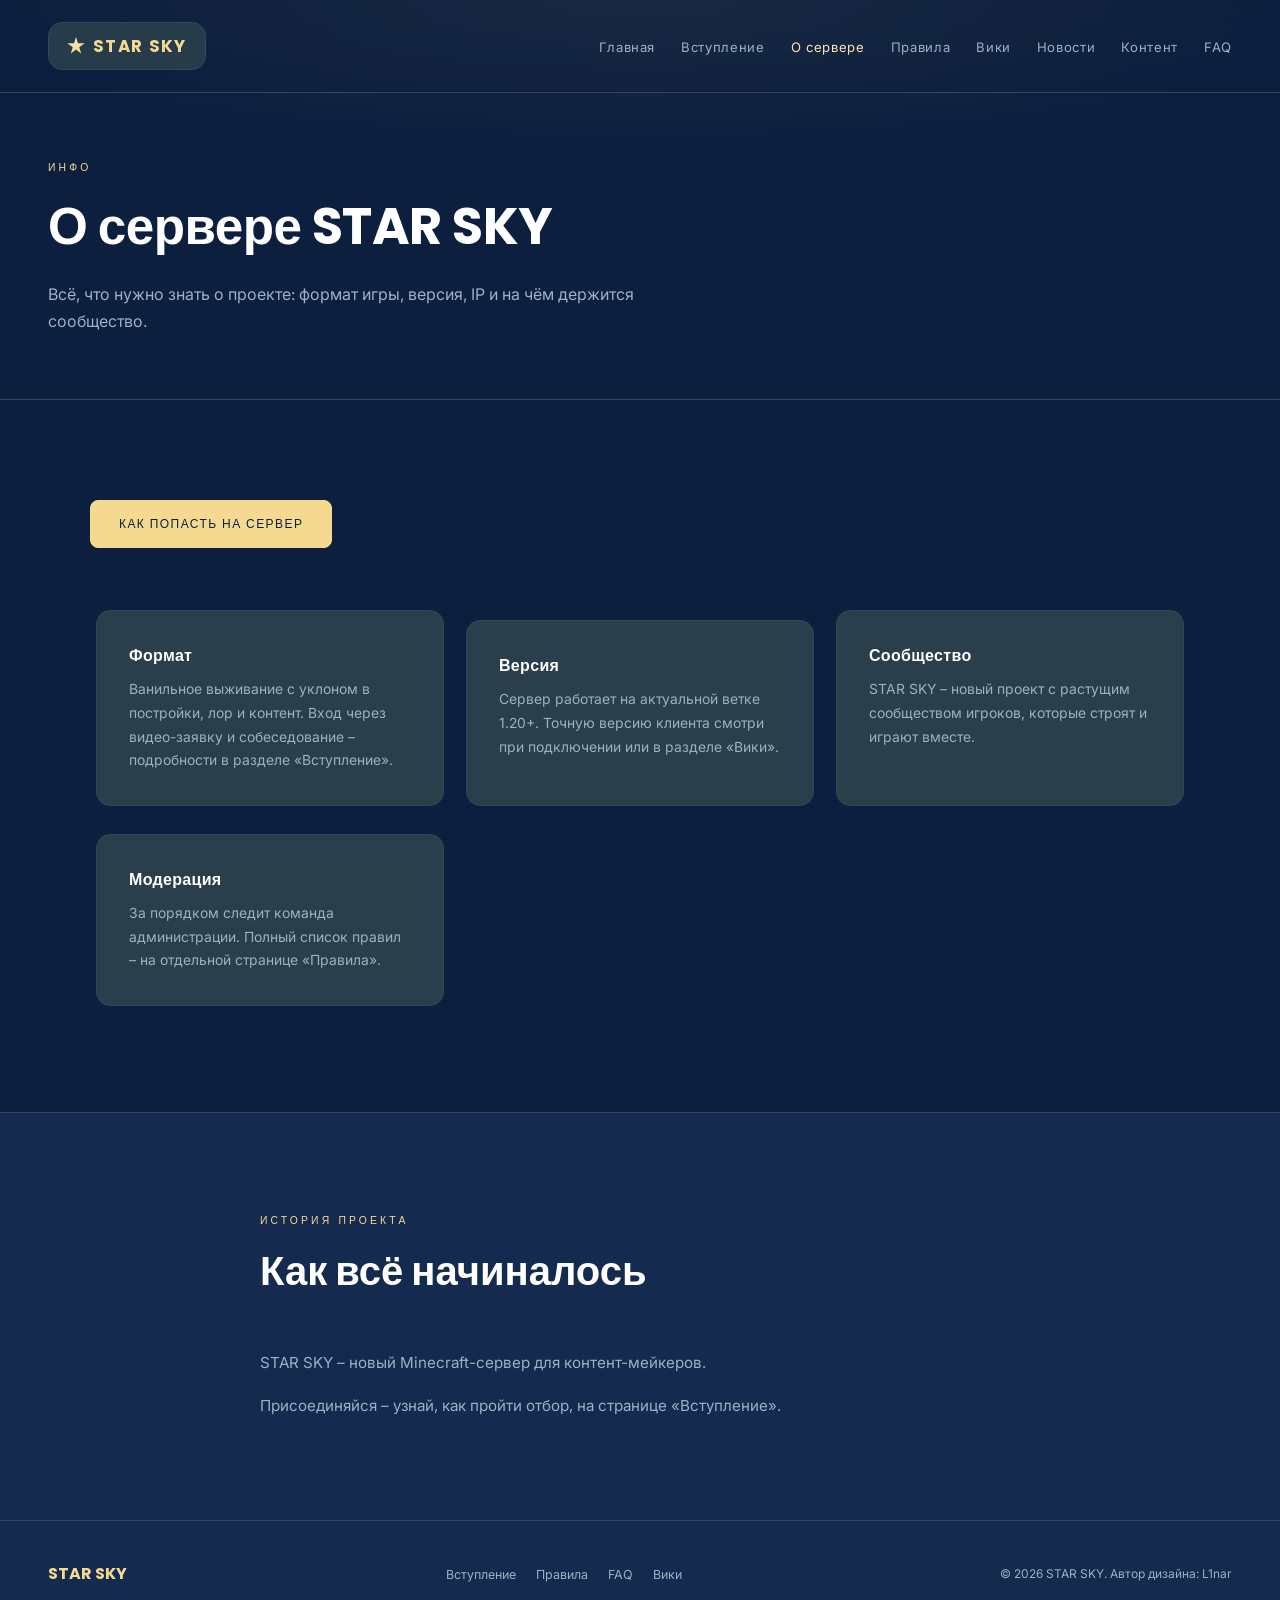
==== about/index.html @ 9fc150af "Add files via upload" ====
<!DOCTYPE html>
<html lang="ru">
<head>
  <meta charset="UTF-8" />
  <meta name="viewport" content="width=device-width, initial-scale=1.0" />
  <title>О сервере – STAR SKY</title>
  <meta name="description" content="Информация о Minecraft-сервере STAR SKY: формат, версия, IP." />

  <link rel="icon" href="../assets/favicon.ico" sizes="any" />
  <link rel="icon" type="image/png" sizes="32x32" href="../assets/favicon-32.png" />
  <link rel="icon" type="image/png" sizes="16x16" href="../assets/favicon-16.png" />
  <link rel="apple-touch-icon" href="../assets/apple-touch-icon.png" />

  <meta property="og:title" content="О сервере – STAR SKY" />
  <meta property="og:description" content="Информация о Minecraft-сервере STAR SKY: формат, версия, IP." />
  <meta property="og:image" content="https://starsky-site.ru/assets/og-banner.jpg" />
  <meta property="og:type" content="website" />
  <meta property="og:url" content="https://starsky-site.ru/about/" />
  <meta name="twitter:card" content="summary_large_image" />

  <link href="https://fonts.googleapis.com/css2?family=Poppins:wght@400;500;600;700;800&family=Inter:wght@300;400;500&display=swap" rel="stylesheet" />
  <link rel="stylesheet" href="../shared.css" />
</head>
<body>

  <nav class="site-nav">
    <a href="../" class="nav-logo"><span class="nav-logo-star"></span>STAR SKY</a>
    <ul class="nav-links">
      <li><a href="../">Главная</a></li>
      <li><a href="../join/">Вступление</a></li>
      <li><a href="../about/" class="active">О сервере</a></li>
      <li><a href="../rules/">Правила</a></li>
      <li><a href="../wiki/">Вики</a></li>
      <li><a href="../news/">Новости</a></li>
      <li><a href="../content/">Контент</a></li>
      <li><a href="../faq/">FAQ</a></li>
    </ul>
    <button class="nav-burger" id="burger" aria-label="Меню">
      <span></span><span></span><span></span>
    </button>
  </nav>

  <div class="nav-mobile" id="mobileMenu">
    <a href="../">Главная</a>
    <a href="../join/">Вступление</a>
    <a href="../about/" class="active">О сервере</a>
    <a href="../rules/">Правила</a>
    <a href="../wiki/">Вики</a>
    <a href="../news/">Новости</a>
    <a href="../content/">Контент</a>
    <a href="../faq/">FAQ</a>
  </div>

  <div class="page-hero">
    <div class="section-label">Инфо</div>
    <h1>О сервере STAR SKY</h1>
    <p class="lead">Всё, что нужно знать о проекте: формат игры, версия, IP и на чём держится сообщество.</p>
  </div>

  <section>
    <div class="container">
      <div class="fade-in" style="margin-bottom: 56px;">
        <a href="../join/" class="btn solid">Как попасть на сервер</a>
      </div>

      <div class="card-grid fade-in">
        <div class="info-card">
          <h3>Формат</h3>
          <p>Ванильное выживание с уклоном в постройки, лор и контент. Вход через видео-заявку и собеседование – подробности в разделе «Вступление».</p>
        </div>
        <div class="info-card">
          <h3>Версия</h3>
          <p>Сервер работает на актуальной ветке 1.20+. Точную версию клиента смотри при подключении или в разделе «Вики».</p>
        </div>
        <div class="info-card">
          <h3>Сообщество</h3>
          <p>STAR SKY – новый проект с растущим сообществом игроков, которые строят и играют вместе.</p>
        </div>
        <div class="info-card">
          <h3>Модерация</h3>
          <p>За порядком следит команда администрации. Полный список правил – на отдельной странице «Правила».</p>
        </div>
      </div>
    </div>
  </section>

  <section style="background: var(--surface); border-top: 1px solid var(--border);">
    <div class="container narrow fade-in">
      <div class="section-label">История проекта</div>
      <div class="section-title">Как всё начиналось</div>
      <p style="color: var(--muted); line-height: 1.8; font-size: 0.95rem; margin-bottom: 16px;">
        STAR SKY – новый Minecraft-сервер для контент-мейкеров.
      </p>
      <p style="color: var(--muted); line-height: 1.8; font-size: 0.95rem;">
        Присоединяйся – узнай, как пройти отбор, на странице «Вступление».
      </p>
    </div>
  </section>

  <footer class="site-footer">
    <div class="footer-logo">STAR SKY</div>
    <ul class="footer-links">
      <li><a href="../join/">Вступление</a></li>
      <li><a href="../rules/">Правила</a></li>
      <li><a href="../faq/">FAQ</a></li>
      <li><a href="../wiki/">Вики</a></li>
    </ul>
    <div class="footer-copy">© 2026 STAR SKY. Автор дизайна: L1nar</div>
  </footer>

  <script src="../shared.js"></script>
</body>
</html>
---- shared.css ----
/* ===================================================
   STARSKY – общие стили
   =================================================== */
*, *::before, *::after { box-sizing: border-box; margin: 0; padding: 0; }

:root {
  --red: #F4DA90;        /* главный акцент – золото */
  --red-hot: #f9e6b5;    /* hover/яркое состояние золота */
  --accent2: #4C9DB0;    /* вторичный акцент – голубой */
  --accent-warm: #D9B07B;/* вспомогательный бежевый – даты, второстепенное */
  --bg: #0C1F3F;         /* основной фон */
  --surface: #142a4e;    /* фон секций (между bg и card) */
  --card: #2A3E4B;       /* фон карточек/блоков */
  --text: #eef2f6;
  --muted: #9db0c4;
  --border: #33475a;
  --radius: 14px;
  --radius-sm: 8px;
}

html {
  scroll-behavior: smooth;
  overflow-x: hidden;
  max-width: 100%;
}

body {
  background: var(--bg);
  color: var(--text);
  font-family: 'Inter', sans-serif;
  overflow-x: hidden;
  max-width: 100%;
}

a { color: inherit; }

/* ===== NAV ===== */
nav.site-nav {
  position: fixed;
  top: 0; left: 0; right: 0;
  z-index: 100;
  display: flex;
  align-items: center;
  justify-content: space-between;
  padding: 22px 48px;
  background: rgba(12,31,63,0.25);
  backdrop-filter: blur(14px);
  border-bottom: 1px solid var(--border);
}
.nav-logo {
  display: inline-flex;
  align-items: center;
  gap: 8px;
  font-family: 'Poppins', sans-serif;
  font-weight: 700;
  font-size: 1.05rem;
  color: var(--red);
  letter-spacing: 0.08em;
  text-decoration: none;
  background: rgba(42,62,75,0.92);
  border: 1px solid var(--border);
  border-radius: var(--radius);
  padding: 10px 18px;
}
.nav-logo .nav-logo-star {
  width: 18px;
  height: 18px;
  background: linear-gradient(135deg, var(--red-hot) 0%, var(--red) 100%);
  clip-path: polygon(50% 0%, 61% 35%, 98% 35%, 68% 57%, 79% 91%, 50% 70%, 21% 91%, 32% 57%, 2% 35%, 39% 35%);
  flex-shrink: 0;
}
.nav-links { display: flex; gap: 26px; list-style: none; }
.nav-links a {
  color: var(--muted);
  text-decoration: none;
  font-size: 0.82rem;
  letter-spacing: 0.05em;
  transition: color 0.2s;
  white-space: nowrap;
}
.nav-links a:hover, .nav-links a.active { color: var(--text); }
.nav-links a.active { color: var(--red-hot); }

.nav-burger {
  display: none;
  flex-direction: column;
  gap: 5px;
  cursor: pointer;
  padding: 4px;
  background: none;
  border: none;
}
.nav-burger span {
  display: block;
  width: 24px;
  height: 2px;
  background: var(--text);
  transition: all 0.3s;
}
.nav-burger.open span:nth-child(1) { transform: translateY(7px) rotate(45deg); }
.nav-burger.open span:nth-child(2) { opacity: 0; }
.nav-burger.open span:nth-child(3) { transform: translateY(-7px) rotate(-45deg); }

.nav-mobile {
  display: none;
  position: fixed;
  top: 65px; left: 0; right: 0;
  max-height: calc(100vh - 65px);
  overflow-y: auto;
  background: rgba(12,31,63,0.97);
  backdrop-filter: blur(12px);
  border-bottom: 1px solid var(--border);
  padding: 24px;
  flex-direction: column;
  gap: 0;
  z-index: 99;
}
.nav-mobile.open { display: flex; }
.nav-mobile a {
  color: var(--text);
  text-decoration: none;
  font-family: 'Poppins', sans-serif;
  font-size: 0.9rem;
  letter-spacing: 0.1em;
  padding: 16px 0;
  border-bottom: 1px solid var(--border);
}
.nav-mobile a:last-child { border-bottom: none; }
.nav-mobile a.active { color: var(--red-hot); }

/* ===== PAGE HERO (для подстраниц) ===== */
.page-hero {
  padding: 160px 48px 64px;
  border-bottom: 1px solid var(--border);
  background:
    radial-gradient(ellipse 80% 50% at 50% 0%, rgba(244,218,144,0.08) 0%, transparent 70%),
    var(--bg);
}
.page-hero .section-label { margin-bottom: 12px; }
.page-hero h1 {
  font-family: 'Poppins', sans-serif;
  font-weight: 700;
  font-size: clamp(2rem, 6vw, 3.2rem);
  color: #fff;
  letter-spacing: -0.01em;
}
.page-hero p.lead {
  margin-top: 16px;
  max-width: 640px;
  color: var(--muted);
  font-size: 1rem;
  line-height: 1.7;
}

/* ===== SECTIONS ===== */
section { padding: 100px 48px; }
.section-label {
  font-family: 'Poppins', sans-serif;
  font-size: 0.65rem;
  letter-spacing: 0.3em;
  color: var(--red);
  text-transform: uppercase;
  margin-bottom: 12px;
}
.section-title {
  font-family: 'Poppins', sans-serif;
  font-weight: 700;
  font-size: clamp(1.5rem, 4vw, 2.5rem);
  color: #fff;
  margin-bottom: 48px;
}
.container { max-width: 1100px; margin: 0 auto; }
.container.narrow { max-width: 760px; }

/* ===== IP BAR ===== */
.ip-bar {
  display: inline-flex;
  align-items: center;
  gap: 0;
  border: 1px solid var(--border);
  background: var(--card);
  overflow: hidden;
  border-radius: var(--radius);
}
.ip-bar .ip-text {
  font-family: 'Poppins', sans-serif;
  font-size: 0.95rem;
  letter-spacing: 0.05em;
  color: #fff;
  padding: 14px 22px;
  user-select: all;
}
.ip-bar button.copy-btn {
  font-family: 'Poppins', sans-serif;
  font-size: 0.75rem;
  letter-spacing: 0.1em;
  text-transform: uppercase;
  background: var(--red);
  color: var(--bg);
  border: none;
  padding: 14px 20px;
  cursor: pointer;
  transition: background 0.2s;
  white-space: nowrap;
}
.ip-bar button.copy-btn:hover { background: var(--red-hot); }
.ip-bar button.copy-btn.copied { background: var(--accent2); color: #fff; }

/* ===== CARDS / GRIDS (reusable) ===== */
.card-grid {
  display: grid;
  grid-template-columns: repeat(auto-fit, minmax(260px, 1fr));
  gap: 22px;
  padding: 6px;
}
.info-card {
  background: var(--card);
  padding: 32px;
  border: 1px solid var(--border);
  border-radius: var(--radius);
  transition: transform 0.25s ease, box-shadow 0.25s ease, border-color 0.25s ease;
}
.info-card:hover {
  transform: translateY(-4px) rotate(var(--tilt, 0deg));
  box-shadow: 0 14px 32px rgba(0,0,0,0.28);
  border-color: var(--accent2);
}
.card-grid .info-card:nth-child(4n+1) { --tilt: -0.6deg; }
.card-grid .info-card:nth-child(4n+2) { --tilt: 0.5deg; margin-top: 10px; }
.card-grid .info-card:nth-child(4n+3) { --tilt: 0.4deg; }
.card-grid .info-card:nth-child(4n+4) { --tilt: -0.5deg; margin-top: 6px; }
.info-card h3 {
  font-family: 'Poppins', sans-serif;
  font-size: 1rem;
  color: #fff;
  margin-bottom: 10px;
  letter-spacing: 0.02em;
}
.info-card p {
  font-size: 0.87rem;
  color: var(--muted);
  line-height: 1.7;
}

.stat-grid {
  display: grid;
  grid-template-columns: minmax(0, 1fr) minmax(0, 1fr);
  gap: 18px;
  padding: 6px;
}
.stat {
  background: var(--card);
  padding: 28px;
  text-align: center;
  border: 1px solid var(--border);
  border-radius: var(--radius);
  min-width: 0;
  overflow: hidden;
  transition: transform 0.25s ease, box-shadow 0.25s ease;
}
.stat:hover {
  transform: translateY(-3px);
  box-shadow: 0 12px 28px rgba(0,0,0,0.25);
}
.stat-grid .stat:nth-child(odd) { margin-top: -4px; }
.stat-grid .stat:nth-child(even) { margin-top: 6px; }
.stat-num {
  font-family: 'Poppins', sans-serif;
  font-size: clamp(1.3rem, 5vw, 2rem);
  font-weight: 700;
  color: var(--red);
  word-break: break-word;
  overflow-wrap: break-word;
  hyphens: auto;
}
.stat-label {
  font-size: 0.75rem;
  color: var(--muted);
  letter-spacing: 0.1em;
  margin-top: 4px;
}

/* ===== BUTTONS ===== */
.btn {
  display: inline-block;
  font-family: 'Poppins', sans-serif;
  font-size: 0.75rem;
  letter-spacing: 0.12em;
  text-transform: uppercase;
  text-decoration: none;
  padding: 14px 28px;
  border: 1px solid var(--red);
  color: var(--red);
  border-radius: var(--radius-sm);
  transition: all 0.2s;
}
.btn:hover { background: var(--red); color: var(--bg); }
.btn.solid { background: var(--red); color: var(--bg); }
.btn.solid:hover { background: var(--red-hot); border-color: var(--red-hot); }

/* ===== ACCORDION (FAQ) ===== */
.accordion-item {
  border: 1px solid var(--border);
  background: var(--card);
  margin-bottom: 10px;
  border-radius: var(--radius);
  overflow: hidden;
  transition: border-color 0.25s ease;
}
.accordion-item:hover { border-color: var(--accent2); }
.accordion-q {
  width: 100%;
  text-align: left;
  background: none;
  border: none;
  color: #fff;
  font-family: 'Inter', sans-serif;
  font-weight: 500;
  font-size: 0.95rem;
  padding: 22px 24px;
  cursor: pointer;
  display: flex;
  justify-content: space-between;
  align-items: center;
  gap: 16px;
}
.accordion-q .plus {
  font-family: 'Poppins', sans-serif;
  color: var(--red);
  font-size: 1.1rem;
  transition: transform 0.25s;
  flex-shrink: 0;
}
.accordion-item.open .accordion-q .plus { transform: rotate(45deg); }
.accordion-a {
  max-height: 0;
  overflow: hidden;
  transition: max-height 0.3s ease, padding 0.3s ease;
  padding: 0 24px;
  color: var(--muted);
  font-size: 0.88rem;
  line-height: 1.7;
}
.accordion-item.open .accordion-a {
  max-height: 600px;
  padding: 0 24px 22px;
}

/* ===== RULE LIST (nummered, real sequence use only where relevant) ===== */
.rule-block { margin-bottom: 40px; }
.rule-block h3 {
  font-family: 'Poppins', sans-serif;
  font-size: 1.05rem;
  color: #fff;
  margin-bottom: 16px;
  padding-bottom: 12px;
  border-bottom: 1px solid var(--border);
}
.rule-block ul { list-style: none; }
.rule-block li {
  position: relative;
  padding: 10px 0 10px 24px;
  font-size: 0.88rem;
  color: var(--muted);
  line-height: 1.6;
  border-bottom: 1px solid var(--border);
}
.rule-block li:last-child { border-bottom: none; }
.rule-block li::before {
  content: '–';
  position: absolute;
  left: 0;
  color: var(--red);
}
.rule-block li strong { color: var(--text); font-weight: 500; }

/* ===== NEWS ===== */
.news-item {
  border: 1px solid var(--border);
  background: var(--card);
  padding: 28px 32px;
  margin-bottom: 12px;
  border-radius: var(--radius);
  transition: transform 0.25s ease, box-shadow 0.25s ease;
}
.news-item:hover {
  transform: translateY(-2px);
  box-shadow: 0 10px 24px rgba(0,0,0,0.22);
}
.news-date {
  font-family: 'Poppins', sans-serif;
  font-size: 0.7rem;
  color: var(--accent-warm);
  letter-spacing: 0.1em;
  margin-bottom: 10px;
}
.news-item h3 { color: #fff; font-size: 1.05rem; margin-bottom: 10px; }
.news-item p { color: var(--muted); font-size: 0.88rem; line-height: 1.7; }

/* ===== MEDIA GALLERY (content page) ===== */
.media-grid {
  display: grid;
  grid-template-columns: repeat(auto-fill, minmax(280px, 1fr));
  gap: 20px;
  padding: 6px;
}
.media-card {
  background: var(--card);
  border: 1px solid var(--border);
  overflow: hidden;
  border-radius: var(--radius);
  transition: transform 0.25s ease, box-shadow 0.25s ease, border-color 0.25s ease;
}
.media-card:hover {
  border-color: var(--accent2);
  transform: translateY(-4px) rotate(var(--tilt, 0deg));
  box-shadow: 0 14px 32px rgba(0,0,0,0.28);
}
.media-grid .media-card:nth-child(3n+1) { --tilt: -0.5deg; }
.media-grid .media-card:nth-child(3n+2) { --tilt: 0.5deg; margin-top: 8px; }
.media-grid .media-card:nth-child(3n+3) { --tilt: 0.4deg; }
.media-card .thumb {
  aspect-ratio: 16/9;
  background: #000;
  position: relative;
  overflow: hidden;
}
.media-card .thumb img { width: 100%; height: 100%; object-fit: cover; display: block; }
.media-card .thumb iframe { width: 100%; height: 100%; border: none; }
.media-card .meta { padding: 16px 18px; }
.media-card .meta h4 { color: #fff; font-size: 0.85rem; margin-bottom: 4px; }
.media-card .meta span { color: var(--muted); font-size: 0.72rem; letter-spacing: 0.05em; }

.media-filter {
  display: flex;
  gap: 10px;
  margin-bottom: 32px;
  flex-wrap: wrap;
}
.media-filter button {
  background: var(--card);
  border: 1px solid var(--border);
  color: var(--muted);
  font-family: 'Poppins', sans-serif;
  font-size: 0.7rem;
  letter-spacing: 0.08em;
  text-transform: uppercase;
  padding: 10px 18px;
  cursor: pointer;
  transition: all 0.2s;
}
.media-filter button:hover { color: var(--text); border-color: var(--red); }
.media-filter button.active { background: var(--red); color: var(--bg); border-color: var(--red); }

/* ===== NEWS TABS ===== */
.news-tabs {
  display: flex;
  gap: 1px;
  background: var(--border);
  border: 1px solid var(--border);
  margin-bottom: 40px;
}
.news-tab {
  flex: 1;
  background: var(--card);
  color: var(--muted);
  border: none;
  font-family: 'Poppins', sans-serif;
  font-size: 0.75rem;
  letter-spacing: 0.1em;
  text-transform: uppercase;
  padding: 16px;
  cursor: pointer;
  transition: all 0.2s;
}
.news-tab:hover { color: var(--text); }
.news-tab.active { background: var(--red); color: var(--bg); }

.news-panel { display: none; }
.news-panel.active { display: block; }

/* ===== DEVLOG TIMELINE ===== */
.timeline { position: relative; padding-left: 24px; }
.timeline::before {
  content: '';
  position: absolute;
  left: 4px; top: 6px; bottom: 6px;
  width: 1px;
  background: var(--border);
}
.timeline-item {
  position: relative;
  padding: 0 0 40px 24px;
}
.timeline-item::before {
  content: '';
  position: absolute;
  left: -24px; top: 4px;
  width: 9px; height: 9px;
  border-radius: 50%;
  background: var(--red);
  box-shadow: 0 0 0 3px var(--bg), 0 0 8px rgba(244,218,144,0.6);
}
.timeline-head {
  display: flex;
  flex-wrap: wrap;
  align-items: baseline;
  gap: 14px;
  margin-bottom: 16px;
}
.timeline-num {
  font-family: 'Poppins', sans-serif;
  font-weight: 700;
  font-size: 1.05rem;
  color: #fff;
}
.timeline-date {
  font-size: 0.78rem;
  color: var(--muted);
  letter-spacing: 0.05em;
}
.timeline-duration {
  font-size: 0.7rem;
  color: var(--red);
  border: 1px solid var(--red);
  padding: 2px 10px;
  letter-spacing: 0.05em;
  text-transform: uppercase;
}
.timeline-group { margin-bottom: 14px; }
.timeline-group:last-child { margin-bottom: 0; }
.timeline-group-label {
  font-family: 'Poppins', sans-serif;
  font-size: 0.68rem;
  letter-spacing: 0.12em;
  text-transform: uppercase;
  margin-bottom: 8px;
}
.timeline-group.added .timeline-group-label { color: #3fae4e; }
.timeline-group.removed .timeline-group-label { color: var(--red-hot); }
.timeline-group.fixed .timeline-group-label { color: #4a9fd8; }
.timeline-group ul { list-style: none; }
.timeline-group li {
  font-size: 0.85rem;
  color: var(--muted);
  line-height: 1.6;
  padding: 4px 0 4px 16px;
  position: relative;
}
.timeline-group li::before {
  content: '–';
  position: absolute;
  left: 0;
  color: currentColor;
  opacity: 0.5;
}

/* ===== FOOTER ===== */
footer.site-footer {
  background: var(--surface);
  border-top: 1px solid var(--border);
  padding: 40px 48px;
  display: flex;
  align-items: center;
  justify-content: space-between;
  flex-wrap: wrap;
  gap: 16px;
}
.footer-logo {
  font-family: 'Poppins', sans-serif;
  font-weight: 700;
  font-size: 1rem;
  color: var(--red);
}
.footer-copy { font-size: 0.75rem; color: var(--muted); }
.footer-links { display: flex; gap: 20px; list-style: none; }
.footer-links a { color: var(--muted); text-decoration: none; font-size: 0.78rem; }
.footer-links a:hover { color: var(--text); }

/* ===== FADE-IN utility ===== */
.fade-in {
  opacity: 0;
  transform: translateY(24px);
  transition: opacity 0.6s ease, transform 0.6s ease;
}
.fade-in.visible { opacity: 1; transform: translateY(0); }

/* ===== RESPONSIVE ===== */
@media (max-width: 768px) {
  nav.site-nav { padding: 16px 20px; }
  .nav-links { display: none; }
  .nav-burger { display: flex; }
  section { padding: 72px 20px; }
  .page-hero { padding: 140px 20px 48px; }
  footer.site-footer { flex-direction: column; gap: 12px; text-align: center; padding: 32px 20px; }
  .ip-bar { flex-direction: column; width: 100%; }
  .ip-bar .ip-text { text-align: center; width: 100%; }
  .ip-bar button.copy-btn { width: 100%; }
}

/* Focus visibility for accessibility */
a:focus-visible, button:focus-visible {
  outline: 2px solid var(--red-hot);
  outline-offset: 2px;
}

@media (prefers-reduced-motion: reduce) {
  * { animation-duration: 0.01ms !important; transition-duration: 0.01ms !important; }
}
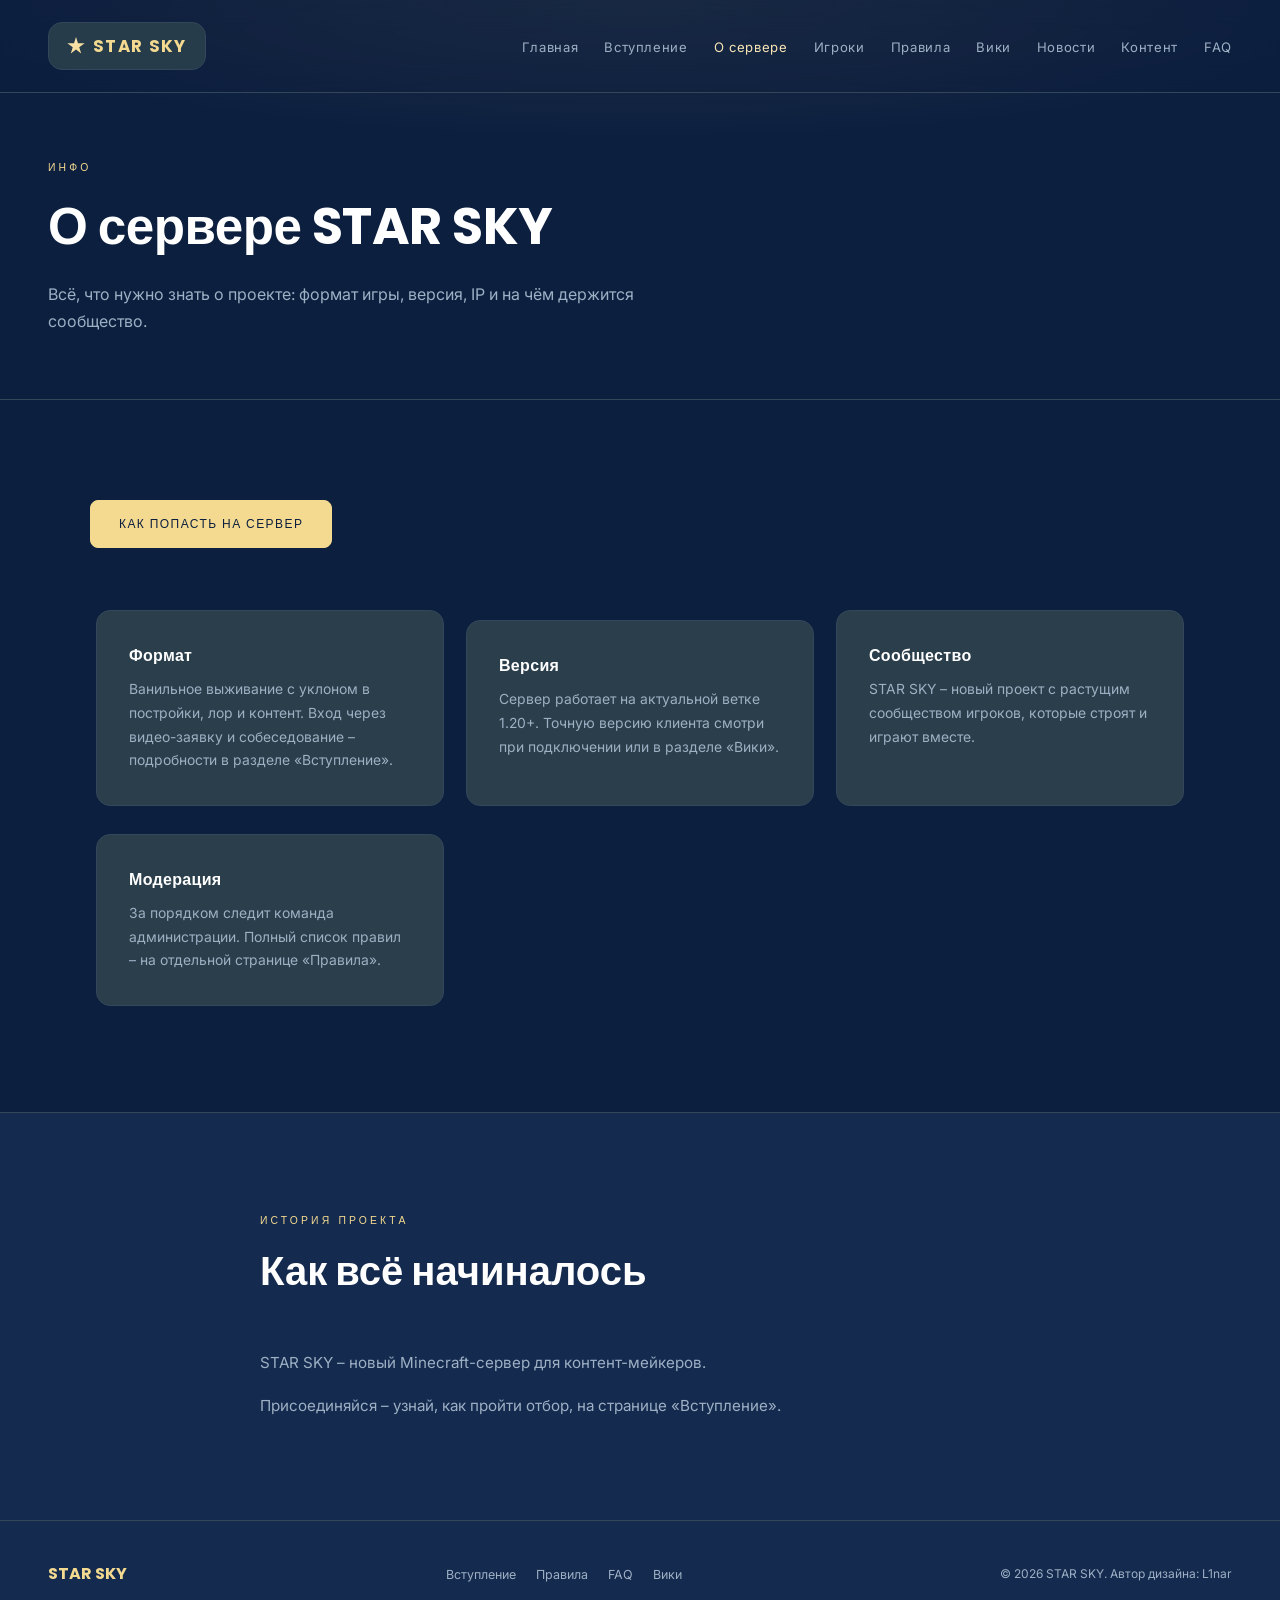
==== commit 790ef17e: "Update site" ====
--- a/about/index.html
+++ b/about/index.html
@@ -29,6 +29,7 @@
       <li><a href="../">Главная</a></li>
       <li><a href="../join/">Вступление</a></li>
       <li><a href="../about/" class="active">О сервере</a></li>
+      <li><a href="../players/">Игроки</a></li>
       <li><a href="../rules/">Правила</a></li>
       <li><a href="../wiki/">Вики</a></li>
       <li><a href="../news/">Новости</a></li>
@@ -44,6 +45,7 @@
     <a href="../">Главная</a>
     <a href="../join/">Вступление</a>
     <a href="../about/" class="active">О сервере</a>
+    <a href="../players/">Игроки</a>
     <a href="../rules/">Правила</a>
     <a href="../wiki/">Вики</a>
     <a href="../news/">Новости</a>
--- a/shared.css
+++ b/shared.css
@@ -555,6 +555,69 @@
   opacity: 0.5;
 }
 
+/* ===== PLAYERS ===== */
+.players-grid {
+  display: grid;
+  grid-template-columns: repeat(auto-fill, minmax(180px, 1fr));
+  gap: 18px;
+  padding: 6px;
+}
+.player-card {
+  background: var(--card);
+  border: 1px solid var(--border);
+  border-radius: var(--radius);
+  padding: 26px 18px;
+  text-align: center;
+  transition: transform 0.25s ease, box-shadow 0.25s ease, border-color 0.25s ease;
+  opacity: 0;
+  transform: translateY(16px);
+}
+.player-card.visible { opacity: 1; transform: translateY(0); }
+.player-card:hover {
+  transform: translateY(-4px) rotate(var(--tilt, 0deg));
+  box-shadow: 0 14px 32px rgba(0,0,0,0.28);
+  border-color: var(--accent2);
+}
+.players-grid .player-card:nth-child(4n+1) { --tilt: -0.5deg; }
+.players-grid .player-card:nth-child(4n+2) { --tilt: 0.5deg; margin-top: 8px; }
+.players-grid .player-card:nth-child(4n+3) { --tilt: 0.4deg; }
+.players-grid .player-card:nth-child(4n+4) { --tilt: -0.4deg; margin-top: 4px; }
+.player-avatar {
+  width: 64px;
+  height: 64px;
+  image-rendering: pixelated;
+  margin: 0 auto 14px;
+  display: block;
+  border-radius: var(--radius-sm);
+  border: 2px solid var(--border);
+}
+.player-name {
+  font-family: 'Poppins', sans-serif;
+  font-size: 0.85rem;
+  font-weight: 600;
+  color: #fff;
+  margin-bottom: 4px;
+  word-break: break-word;
+}
+.player-role {
+  font-size: 0.75rem;
+  color: var(--muted);
+  margin-bottom: 12px;
+  min-height: 1.2em;
+  line-height: 1.5;
+}
+.player-socials { display: flex; justify-content: center; gap: 8px; flex-wrap: wrap; }
+.player-socials a {
+  font-size: 0.68rem;
+  color: var(--accent2);
+  text-decoration: none;
+  border: 1px solid var(--border);
+  border-radius: 6px;
+  padding: 3px 9px;
+  transition: border-color 0.2s, color 0.2s;
+}
+.player-socials a:hover { border-color: var(--accent2); color: #fff; }
+
 /* ===== FOOTER ===== */
 footer.site-footer {
   background: var(--surface);
